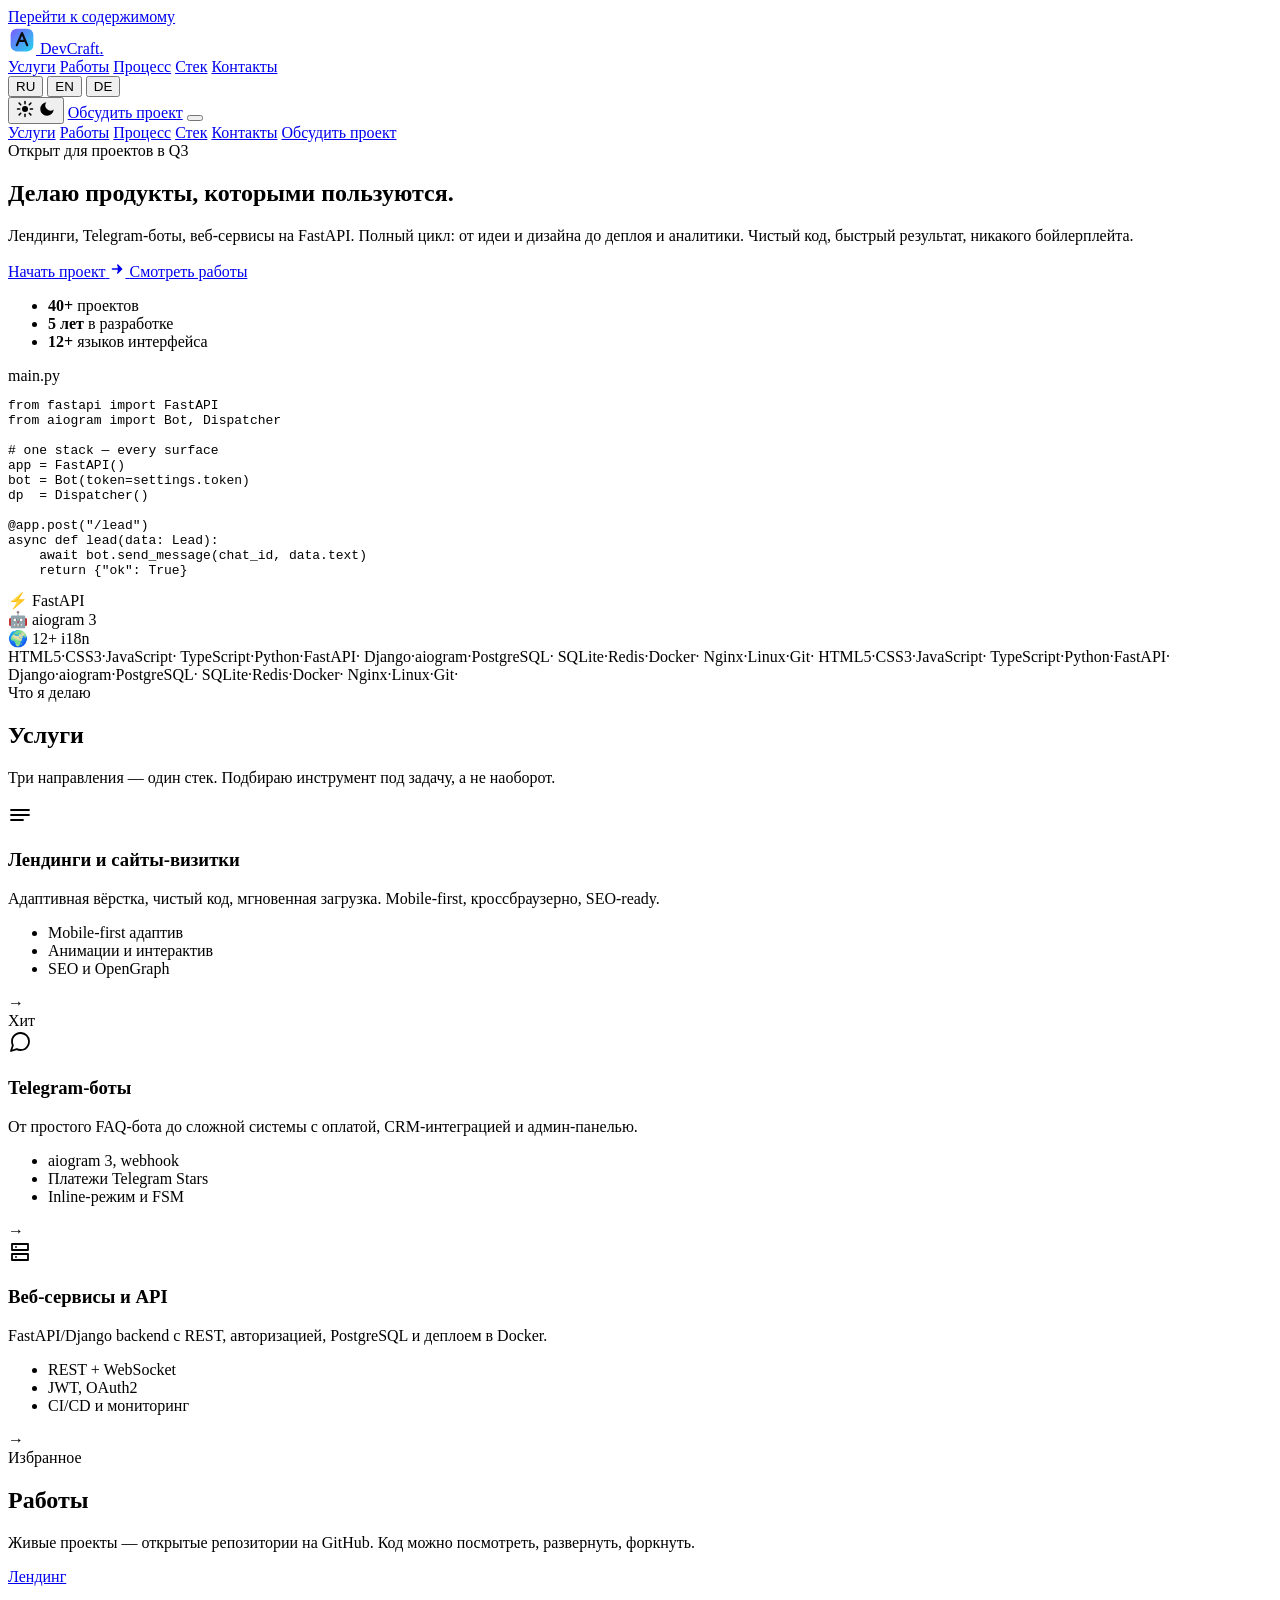
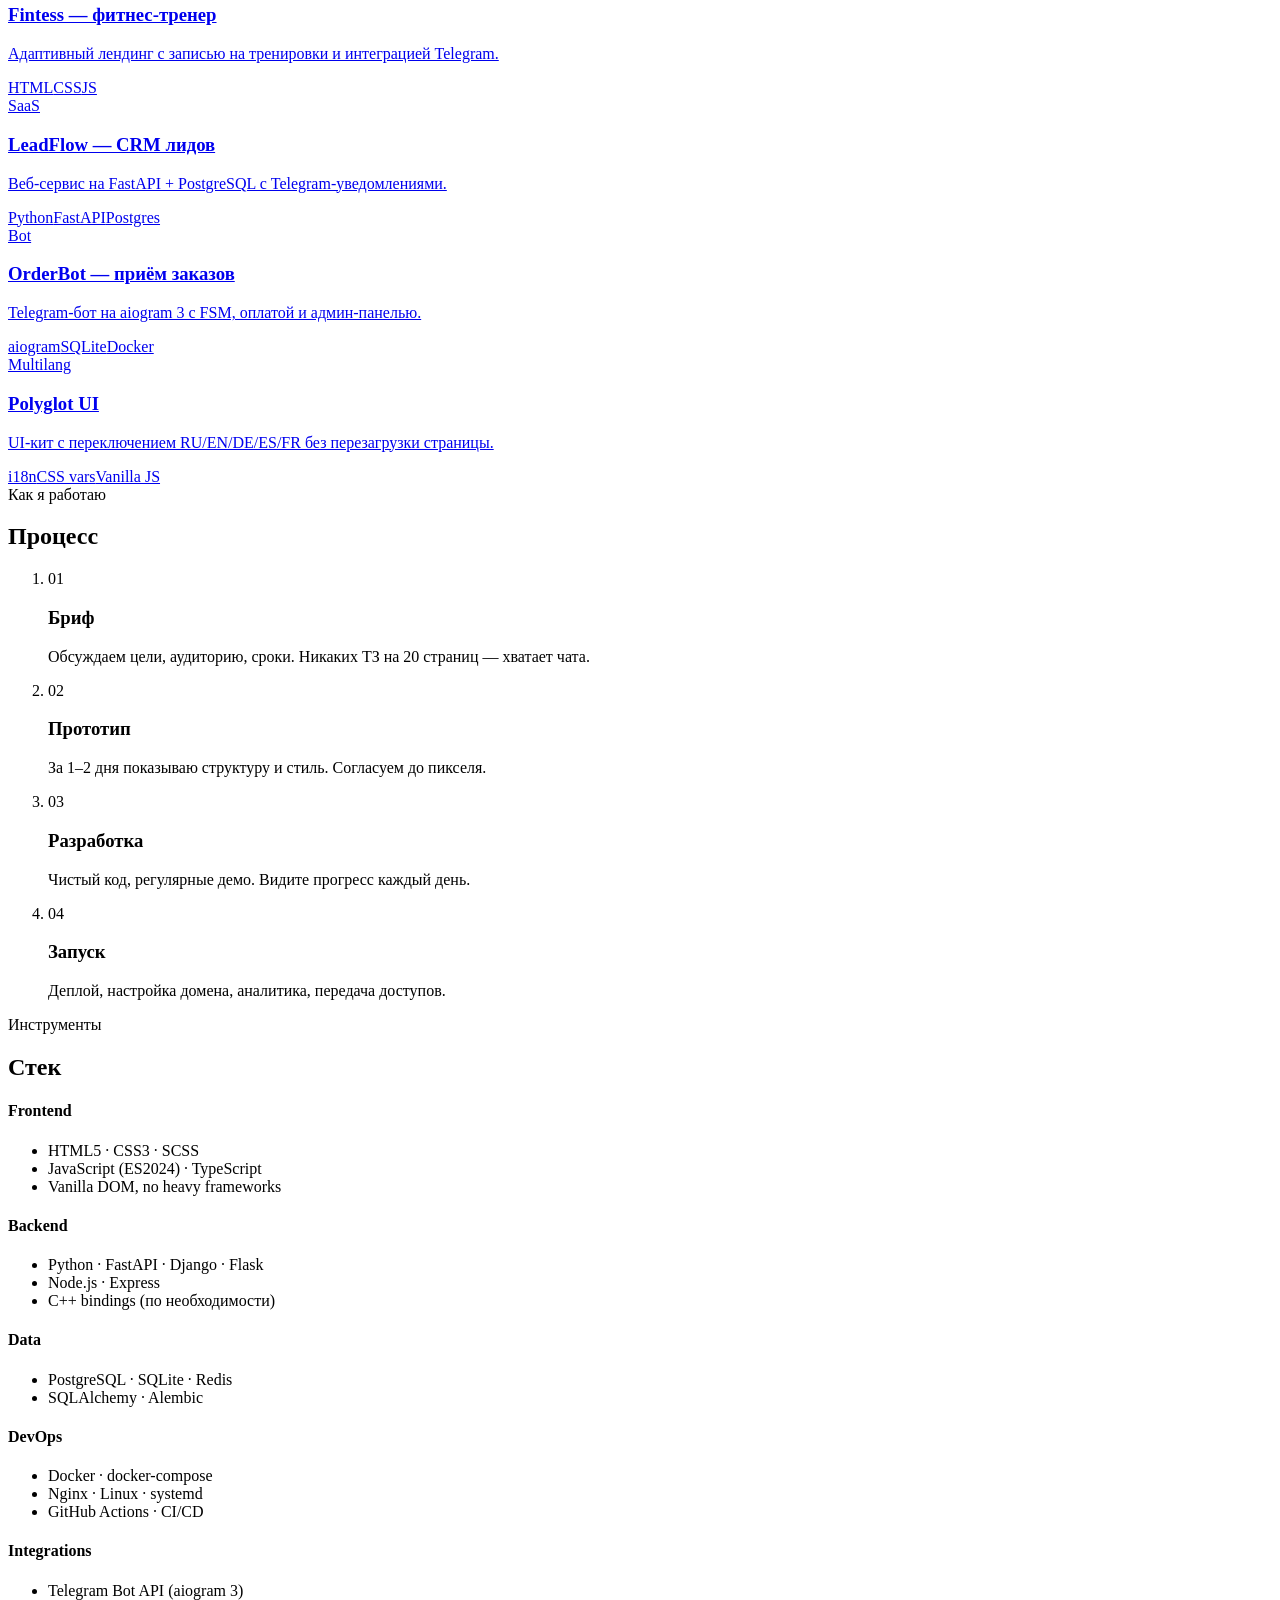
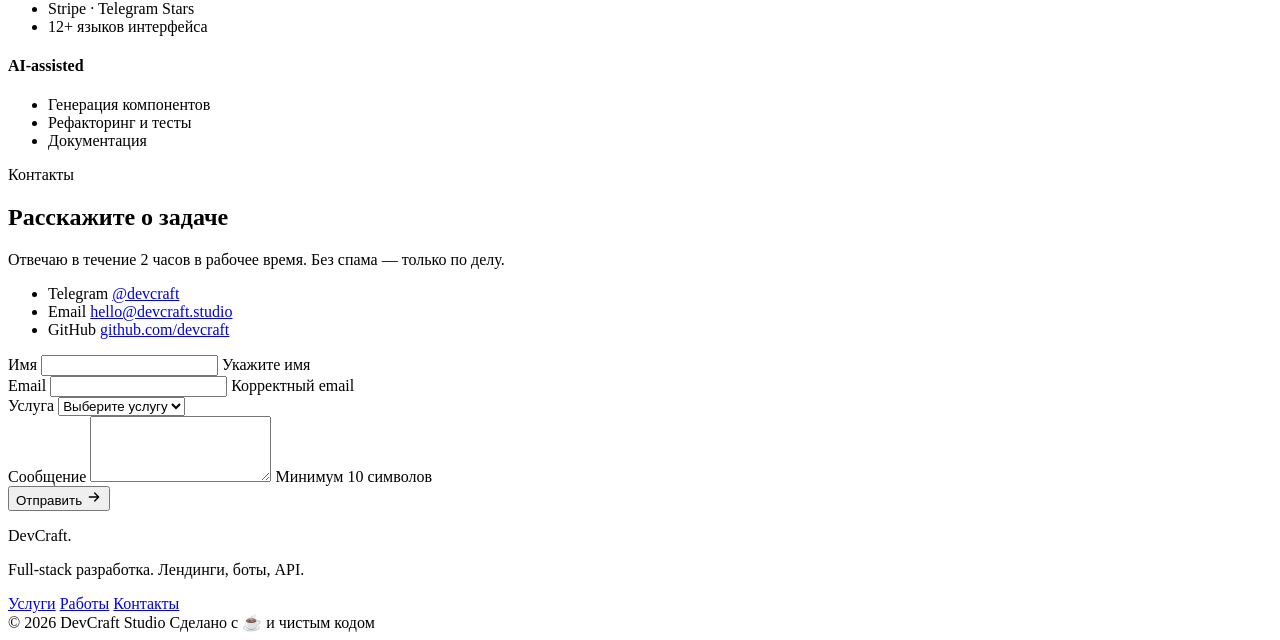
==== site/index.html @ 980f2c97 "feat: initial monorepo — site (HTML/CSS/JS), FastAPI backend, Telegram bot Production-ready full-sta" ====
<!doctype html>
<html lang="ru" data-theme="dark">
<head>
    <meta charset="utf-8">
    <meta name="viewport" content="width=device-width, initial-scale=1, viewport-fit=cover">
    <meta name="theme-color" content="#0b0d12">
    <meta name="description" content="DevCraft Studio — разработка лендингов, Telegram-ботов и веб-сервисов. Полный цикл: дизайн, backend, деплой." data-i18n-attr="description" data-i18n="meta.description">
    <meta name="keywords" content="лендинг, telegram bot, fastapi, fullstack, веб-разработка, адаптивный сайт, devcraft">
    <meta property="og:type" content="website">
    <meta property="og:title" content="DevCraft Studio — full-stack разработка">
    <meta property="og:description" content="Лендинги, боты и веб-сервисы. От идеи до деплоя.">
    <meta property="og:image" content="/assets/og-cover.svg">
    <meta name="twitter:card" content="summary_large_image">
    <link rel="icon" type="image/svg+xml" href="/assets/favicon.svg">
    <link rel="preconnect" href="https://fonts.googleapis.com">
    <link rel="preconnect" href="https://fonts.gstatic.com" crossorigin>
    <link href="https://fonts.googleapis.com/css2?family=Inter:wght@400;500;600;700;800&family=JetBrains+Mono:wght@400;600&display=swap" rel="stylesheet">
    <link rel="stylesheet" href="/css/style.css">
    <title data-i18n="meta.title">DevCraft Studio — full-stack разработка</title>
</head>
<body>
    <a class="skip-link" href="#main" data-i18n="nav.skip">Перейти к содержимому</a>

    <!-- ============ HEADER ============ -->
    <header class="site-header" id="site-header">
        <div class="container header-inner">
            <a class="brand" href="#top" aria-label="DevCraft Studio">
                <span class="brand-mark" aria-hidden="true">
                    <svg viewBox="0 0 32 32" width="28" height="28">
                        <defs>
                            <linearGradient id="lg" x1="0" y1="0" x2="1" y2="1">
                                <stop offset="0%" stop-color="#7c5cff"/>
                                <stop offset="100%" stop-color="#22d3ee"/>
                            </linearGradient>
                        </defs>
                        <rect x="3" y="3" width="26" height="26" rx="7" fill="url(#lg)"/>
                        <path d="M10 22 L16 8 L22 22 M12.5 17 H19.5" stroke="#0b0d12" stroke-width="2.4" stroke-linecap="round" stroke-linejoin="round" fill="none"/>
                    </svg>
                </span>
                <span class="brand-name">DevCraft<span class="brand-dot">.</span></span>
            </a>

            <nav class="nav-primary" aria-label="Primary">
                <a href="#services" data-i18n="nav.services">Услуги</a>
                <a href="#portfolio" data-i18n="nav.work">Работы</a>
                <a href="#process" data-i18n="nav.process">Процесс</a>
                <a href="#stack" data-i18n="nav.stack">Стек</a>
                <a href="#contact" data-i18n="nav.contact">Контакты</a>
            </nav>

            <div class="header-actions">
                <div class="lang-switch" role="group" aria-label="Language">
                    <button class="lang-btn is-active" data-lang="ru" aria-pressed="true">RU</button>
                    <button class="lang-btn" data-lang="en" aria-pressed="false">EN</button>
                    <button class="lang-btn" data-lang="de" aria-pressed="false">DE</button>
                </div>
                <button class="theme-toggle" id="theme-toggle" aria-label="Toggle theme">
                    <svg class="icon-sun" viewBox="0 0 24 24" width="18" height="18" aria-hidden="true">
                        <circle cx="12" cy="12" r="4" fill="currentColor"/>
                        <g stroke="currentColor" stroke-width="2" stroke-linecap="round">
                            <line x1="12" y1="2" x2="12" y2="5"/>
                            <line x1="12" y1="19" x2="12" y2="22"/>
                            <line x1="2" y1="12" x2="5" y2="12"/>
                            <line x1="19" y1="12" x2="22" y2="12"/>
                            <line x1="4.2" y1="4.2" x2="6.3" y2="6.3"/>
                            <line x1="17.7" y1="17.7" x2="19.8" y2="19.8"/>
                            <line x1="4.2" y1="19.8" x2="6.3" y2="17.7"/>
                            <line x1="17.7" y1="6.3" x2="19.8" y2="4.2"/>
                        </g>
                    </svg>
                    <svg class="icon-moon" viewBox="0 0 24 24" width="18" height="18" aria-hidden="true">
                        <path fill="currentColor" d="M21 12.79A9 9 0 1 1 11.21 3a7 7 0 0 0 9.79 9.79z"/>
                    </svg>
                </button>
                <a class="btn btn-primary btn-sm hide-mobile" href="#contact" data-i18n="nav.cta">Обсудить проект</a>
                <button class="burger" id="burger" aria-label="Menu" aria-expanded="false">
                    <span></span><span></span><span></span>
                </button>
            </div>
        </div>

        <nav class="mobile-nav" id="mobile-nav" aria-hidden="true">
            <a href="#services" data-i18n="nav.services">Услуги</a>
            <a href="#portfolio" data-i18n="nav.work">Работы</a>
            <a href="#process" data-i18n="nav.process">Процесс</a>
            <a href="#stack" data-i18n="nav.stack">Стек</a>
            <a href="#contact" data-i18n="nav.contact">Контакты</a>
            <a class="btn btn-primary" href="#contact" data-i18n="nav.cta">Обсудить проект</a>
        </nav>
    </header>

    <main id="main">
        <!-- ============ HERO ============ -->
        <section class="hero" id="top">
            <div class="hero-bg" aria-hidden="true">
                <div class="orb orb-1"></div>
                <div class="orb orb-2"></div>
                <div class="grid-overlay"></div>
            </div>
            <div class="container hero-inner">
                <div class="hero-copy">
                    <span class="eyebrow">
                        <span class="dot"></span>
                        <span data-i18n="hero.eyebrow">Открыт для проектов в Q3</span>
                    </span>
                    <h1 class="hero-title">
                        <span data-i18n="hero.title.1">Делаю продукты,</span>
                        <span class="gradient-text" data-i18n="hero.title.2">которыми пользуются.</span>
                    </h1>
                    <p class="hero-sub" data-i18n="hero.sub">
                        Лендинги, Telegram-боты, веб-сервисы на FastAPI. Полный цикл: от идеи и дизайна до деплоя и аналитики. Чистый код, быстрый результат, никакого бойлерплейта.
                    </p>
                    <div class="hero-actions">
                        <a class="btn btn-primary" href="#contact">
                            <span data-i18n="hero.cta.primary">Начать проект</span>
                            <svg viewBox="0 0 24 24" width="16" height="16" aria-hidden="true"><path fill="currentColor" d="M5 12h14m-6-6 6 6-6 6" stroke="currentColor" stroke-width="2" fill="none" stroke-linecap="round" stroke-linejoin="round"/></svg>
                        </a>
                        <a class="btn btn-ghost" href="#portfolio" data-i18n="hero.cta.secondary">Смотреть работы</a>
                    </div>
                    <ul class="hero-stats" role="list">
                        <li>
                            <strong>40+</strong>
                            <span data-i18n="hero.stats.1">проектов</span>
                        </li>
                        <li>
                            <strong>5 лет</strong>
                            <span data-i18n="hero.stats.2">в разработке</span>
                        </li>
                        <li>
                            <strong>12+</strong>
                            <span data-i18n="hero.stats.3">языков интерфейса</span>
                        </li>
                    </ul>
                </div>
                <div class="hero-visual" aria-hidden="true">
                    <div class="code-card">
                        <div class="code-head">
                            <span class="dot red"></span>
                            <span class="dot yellow"></span>
                            <span class="dot green"></span>
                            <span class="code-title">main.py</span>
                        </div>
                        <pre class="code-body"><code><span class="c-kw">from</span> <span class="c-mod">fastapi</span> <span class="c-kw">import</span> FastAPI
<span class="c-kw">from</span> <span class="c-mod">aiogram</span> <span class="c-kw">import</span> Bot, Dispatcher

<span class="c-cm"># one stack — every surface</span>
app <span class="c-op">=</span> <span class="c-fn">FastAPI</span>()
bot <span class="c-op">=</span> <span class="c-fn">Bot</span>(token<span class="c-op">=</span>settings.<span class="c-fn">token</span>)
dp  <span class="c-op">=</span> <span class="c-fn">Dispatcher</span>()

<span class="c-op">@</span>app.<span class="c-fn">post</span>(<span class="c-str">"/lead"</span>)
<span class="c-kw">async def</span> <span class="c-fn">lead</span>(data: Lead):
    <span class="c-kw">await</span> bot.<span class="c-fn">send_message</span>(chat_id, data.<span class="c-fn">text</span>)
    <span class="c-kw">return</span> {<span class="c-str">"ok"</span>: <span class="c-bool">True</span>}</code></pre>
                    </div>
                    <div class="float-tag tag-1">⚡ FastAPI</div>
                    <div class="float-tag tag-2">🤖 aiogram 3</div>
                    <div class="float-tag tag-3">🌍 12+ i18n</div>
                </div>
            </div>
            <div class="marquee" aria-hidden="true">
                <div class="marquee-track">
                    <span>HTML5</span><span>·</span><span>CSS3</span><span>·</span><span>JavaScript</span><span>·</span>
                    <span>TypeScript</span><span>·</span><span>Python</span><span>·</span><span>FastAPI</span><span>·</span>
                    <span>Django</span><span>·</span><span>aiogram</span><span>·</span><span>PostgreSQL</span><span>·</span>
                    <span>SQLite</span><span>·</span><span>Redis</span><span>·</span><span>Docker</span><span>·</span>
                    <span>Nginx</span><span>·</span><span>Linux</span><span>·</span><span>Git</span><span>·</span>
                    <span>HTML5</span><span>·</span><span>CSS3</span><span>·</span><span>JavaScript</span><span>·</span>
                    <span>TypeScript</span><span>·</span><span>Python</span><span>·</span><span>FastAPI</span><span>·</span>
                    <span>Django</span><span>·</span><span>aiogram</span><span>·</span><span>PostgreSQL</span><span>·</span>
                    <span>SQLite</span><span>·</span><span>Redis</span><span>·</span><span>Docker</span><span>·</span>
                    <span>Nginx</span><span>·</span><span>Linux</span><span>·</span><span>Git</span><span>·</span>
                </div>
            </div>
        </section>

        <!-- ============ SERVICES ============ -->
        <section class="section" id="services">
            <div class="container">
                <header class="section-head">
                    <span class="section-eyebrow" data-i18n="services.eyebrow">Что я делаю</span>
                    <h2 class="section-title" data-i18n="services.title">Услуги</h2>
                    <p class="section-lead" data-i18n="services.lead">Три направления — один стек. Подбираю инструмент под задачу, а не наоборот.</p>
                </header>
                <div class="cards-grid">
                    <article class="card">
                        <div class="card-icon">
                            <svg viewBox="0 0 24 24" width="24" height="24" aria-hidden="true">
                                <path fill="none" stroke="currentColor" stroke-width="1.8" stroke-linecap="round" stroke-linejoin="round" d="M3 7h18M3 12h18M3 17h12"/>
                            </svg>
                        </div>
                        <h3 data-i18n="services.1.title">Лендинги и сайты-визитки</h3>
                        <p data-i18n="services.1.text">Адаптивная вёрстка, чистый код, мгновенная загрузка. Mobile-first, кроссбраузерно, SEO-ready.</p>
                        <ul class="card-list">
                            <li data-i18n="services.1.f1">Mobile-first адаптив</li>
                            <li data-i18n="services.1.f2">Анимации и интерактив</li>
                            <li data-i18n="services.1.f3">SEO и OpenGraph</li>
                        </ul>
                        <span class="card-arrow" aria-hidden="true">→</span>
                    </article>

                    <article class="card card-featured">
                        <span class="badge" data-i18n="services.2.badge">Хит</span>
                        <div class="card-icon">
                            <svg viewBox="0 0 24 24" width="24" height="24" aria-hidden="true">
                                <path fill="none" stroke="currentColor" stroke-width="1.8" stroke-linecap="round" stroke-linejoin="round" d="M21 11.5a8.38 8.38 0 0 1-.9 3.8 8.5 8.5 0 0 1-7.6 4.7 8.38 8.38 0 0 1-3.8-.9L3 21l1.9-5.7a8.38 8.38 0 0 1-.9-3.8 8.5 8.5 0 0 1 4.7-7.6 8.38 8.38 0 0 1 3.8-.9h.5a8.48 8.48 0 0 1 8 8v.5z"/>
                            </svg>
                        </div>
                        <h3 data-i18n="services.2.title">Telegram-боты</h3>
                        <p data-i18n="services.2.text">От простого FAQ-бота до сложной системы с оплатой, CRM-интеграцией и админ-панелью.</p>
                        <ul class="card-list">
                            <li data-i18n="services.2.f1">aiogram 3, webhook</li>
                            <li data-i18n="services.2.f2">Платежи Telegram Stars</li>
                            <li data-i18n="services.2.f3">Inline-режим и FSM</li>
                        </ul>
                        <span class="card-arrow" aria-hidden="true">→</span>
                    </article>

                    <article class="card">
                        <div class="card-icon">
                            <svg viewBox="0 0 24 24" width="24" height="24" aria-hidden="true">
                                <path fill="none" stroke="currentColor" stroke-width="1.8" stroke-linecap="round" stroke-linejoin="round" d="M4 4h16v6H4zM4 14h16v6H4z M8 7h.01M8 17h.01"/>
                            </svg>
                        </div>
                        <h3 data-i18n="services.3.title">Веб-сервисы и API</h3>
                        <p data-i18n="services.3.text">FastAPI/Django backend с REST, авторизацией, PostgreSQL и деплоем в Docker.</p>
                        <ul class="card-list">
                            <li data-i18n="services.3.f1">REST + WebSocket</li>
                            <li data-i18n="services.3.f2">JWT, OAuth2</li>
                            <li data-i18n="services.3.f3">CI/CD и мониторинг</li>
                        </ul>
                        <span class="card-arrow" aria-hidden="true">→</span>
                    </article>
                </div>
            </div>
        </section>

        <!-- ============ PORTFOLIO ============ -->
        <section class="section section-alt" id="portfolio">
            <div class="container">
                <header class="section-head">
                    <span class="section-eyebrow" data-i18n="work.eyebrow">Избранное</span>
                    <h2 class="section-title" data-i18n="work.title">Работы</h2>
                    <p class="section-lead" data-i18n="work.lead">Живые проекты — открытые репозитории на GitHub. Код можно посмотреть, развернуть, форкнуть.</p>
                </header>
                <div class="work-grid">
                    <a class="work-card" href="https://github.com/" target="_blank" rel="noopener">
                        <div class="work-cover work-cover-1" aria-hidden="true"></div>
                        <div class="work-meta">
                            <span class="work-tag" data-i18n="work.1.tag">Лендинг</span>
                            <h3 data-i18n="work.1.title">Fintess — фитнес-тренер</h3>
                            <p data-i18n="work.1.text">Адаптивный лендинг с записью на тренировки и интеграцией Telegram.</p>
                            <div class="work-stack"><span>HTML</span><span>CSS</span><span>JS</span></div>
                        </div>
                    </a>
                    <a class="work-card" href="https://github.com/" target="_blank" rel="noopener">
                        <div class="work-cover work-cover-2" aria-hidden="true"></div>
                        <div class="work-meta">
                            <span class="work-tag" data-i18n="work.2.tag">SaaS</span>
                            <h3 data-i18n="work.2.title">LeadFlow — CRM лидов</h3>
                            <p data-i18n="work.2.text">Веб-сервис на FastAPI + PostgreSQL с Telegram-уведомлениями.</p>
                            <div class="work-stack"><span>Python</span><span>FastAPI</span><span>Postgres</span></div>
                        </div>
                    </a>
                    <a class="work-card" href="https://github.com/" target="_blank" rel="noopener">
                        <div class="work-cover work-cover-3" aria-hidden="true"></div>
                        <div class="work-meta">
                            <span class="work-tag" data-i18n="work.3.tag">Bot</span>
                            <h3 data-i18n="work.3.title">OrderBot — приём заказов</h3>
                            <p data-i18n="work.3.text">Telegram-бот на aiogram 3 с FSM, оплатой и админ-панелью.</p>
                            <div class="work-stack"><span>aiogram</span><span>SQLite</span><span>Docker</span></div>
                        </div>
                    </a>
                    <a class="work-card" href="https://github.com/" target="_blank" rel="noopener">
                        <div class="work-cover work-cover-4" aria-hidden="true"></div>
                        <div class="work-meta">
                            <span class="work-tag" data-i18n="work.4.tag">Multilang</span>
                            <h3 data-i18n="work.4.title">Polyglot UI</h3>
                            <p data-i18n="work.4.text">UI-кит с переключением RU/EN/DE/ES/FR без перезагрузки страницы.</p>
                            <div class="work-stack"><span>i18n</span><span>CSS vars</span><span>Vanilla JS</span></div>
                        </div>
                    </a>
                </div>
            </div>
        </section>

        <!-- ============ PROCESS ============ -->
        <section class="section" id="process">
            <div class="container">
                <header class="section-head">
                    <span class="section-eyebrow" data-i18n="process.eyebrow">Как я работаю</span>
                    <h2 class="section-title" data-i18n="process.title">Процесс</h2>
                </header>
                <ol class="steps" role="list">
                    <li class="step">
                        <span class="step-num">01</span>
                        <h3 data-i18n="process.1.title">Бриф</h3>
                        <p data-i18n="process.1.text">Обсуждаем цели, аудиторию, сроки. Никаких ТЗ на 20 страниц — хватает чата.</p>
                    </li>
                    <li class="step">
                        <span class="step-num">02</span>
                        <h3 data-i18n="process.2.title">Прототип</h3>
                        <p data-i18n="process.2.text">За 1–2 дня показываю структуру и стиль. Согласуем до пикселя.</p>
                    </li>
                    <li class="step">
                        <span class="step-num">03</span>
                        <h3 data-i18n="process.3.title">Разработка</h3>
                        <p data-i18n="process.3.text">Чистый код, регулярные демо. Видите прогресс каждый день.</p>
                    </li>
                    <li class="step">
                        <span class="step-num">04</span>
                        <h3 data-i18n="process.4.title">Запуск</h3>
                        <p data-i18n="process.4.text">Деплой, настройка домена, аналитика, передача доступов.</p>
                    </li>
                </ol>
            </div>
        </section>

        <!-- ============ STACK ============ -->
        <section class="section section-alt" id="stack">
            <div class="container">
                <header class="section-head">
                    <span class="section-eyebrow" data-i18n="stack.eyebrow">Инструменты</span>
                    <h2 class="section-title" data-i18n="stack.title">Стек</h2>
                </header>
                <div class="stack-grid">
                    <div class="stack-group">
                        <h4 data-i18n="stack.frontend">Frontend</h4>
                        <ul>
                            <li>HTML5 · CSS3 · SCSS</li>
                            <li>JavaScript (ES2024) · TypeScript</li>
                            <li>Vanilla DOM, no heavy frameworks</li>
                        </ul>
                    </div>
                    <div class="stack-group">
                        <h4 data-i18n="stack.backend">Backend</h4>
                        <ul>
                            <li>Python · FastAPI · Django · Flask</li>
                            <li>Node.js · Express</li>
                            <li>C++ bindings (по необходимости)</li>
                        </ul>
                    </div>
                    <div class="stack-group">
                        <h4 data-i18n="stack.data">Data</h4>
                        <ul>
                            <li>PostgreSQL · SQLite · Redis</li>
                            <li>SQLAlchemy · Alembic</li>
                        </ul>
                    </div>
                    <div class="stack-group">
                        <h4 data-i18n="stack.devops">DevOps</h4>
                        <ul>
                            <li>Docker · docker-compose</li>
                            <li>Nginx · Linux · systemd</li>
                            <li>GitHub Actions · CI/CD</li>
                        </ul>
                    </div>
                    <div class="stack-group">
                        <h4 data-i18n="stack.integrations">Integrations</h4>
                        <ul>
                            <li>Telegram Bot API (aiogram 3)</li>
                            <li>Stripe · Telegram Stars</li>
                            <li>12+ языков интерфейса</li>
                        </ul>
                    </div>
                    <div class="stack-group">
                        <h4 data-i18n="stack.ai">AI-assisted</h4>
                        <ul>
                            <li>Генерация компонентов</li>
                            <li>Рефакторинг и тесты</li>
                            <li>Документация</li>
                        </ul>
                    </div>
                </div>
            </div>
        </section>

        <!-- ============ CONTACT ============ -->
        <section class="section" id="contact">
            <div class="container contact-inner">
                <div class="contact-copy">
                    <span class="section-eyebrow" data-i18n="contact.eyebrow">Контакты</span>
                    <h2 class="section-title" data-i18n="contact.title">Расскажите о задаче</h2>
                    <p class="section-lead" data-i18n="contact.lead">Отвечаю в течение 2 часов в рабочее время. Без спама — только по делу.</p>

                    <ul class="contact-channels">
                        <li>
                            <span class="ch-label" data-i18n="contact.ch1.label">Telegram</span>
                            <a href="https://t.me/" target="_blank" rel="noopener">@devcraft</a>
                        </li>
                        <li>
                            <span class="ch-label" data-i18n="contact.ch2.label">Email</span>
                            <a href="mailto:hello@devcraft.studio">hello@devcraft.studio</a>
                        </li>
                        <li>
                            <span class="ch-label" data-i18n="contact.ch3.label">GitHub</span>
                            <a href="https://github.com/" target="_blank" rel="noopener">github.com/devcraft</a>
                        </li>
                    </ul>
                </div>

                <form class="contact-form" id="lead-form" novalidate>
                    <div class="field">
                        <label for="name" data-i18n="form.name">Имя</label>
                        <input id="name" name="name" type="text" required autocomplete="name" minlength="2">
                        <span class="field-error" data-i18n="form.err.name">Укажите имя</span>
                    </div>
                    <div class="field">
                        <label for="email" data-i18n="form.email">Email</label>
                        <input id="email" name="email" type="email" required autocomplete="email">
                        <span class="field-error" data-i18n="form.err.email">Корректный email</span>
                    </div>
                    <div class="field">
                        <label for="service" data-i18n="form.service">Услуга</label>
                        <select id="service" name="service" required>
                            <option value="" data-i18n="form.serviceOption.placeholder">Выберите услугу</option>
                            <option value="landing" data-i18n="form.serviceOption.landing">Лендинг</option>
                            <option value="bot" data-i18n="form.serviceOption.bot">Telegram-бот</option>
                            <option value="api" data-i18n="form.serviceOption.api">Веб-сервис / API</option>
                            <option value="other" data-i18n="form.serviceOption.other">Другое</option>
                        </select>
                    </div>
                    <div class="field">
                        <label for="message" data-i18n="form.message">Сообщение</label>
                        <textarea id="message" name="message" rows="4" required minlength="10"></textarea>
                        <span class="field-error" data-i18n="form.err.message">Минимум 10 символов</span>
                    </div>
                    <button class="btn btn-primary btn-block" type="submit" id="submit-btn">
                        <span data-i18n="form.submit">Отправить</span>
                        <svg viewBox="0 0 24 24" width="16" height="16" aria-hidden="true"><path fill="none" stroke="currentColor" stroke-width="2" stroke-linecap="round" stroke-linejoin="round" d="M5 12h14m-6-6 6 6-6 6"/></svg>
                    </button>
                    <p class="form-status" id="form-status" role="status" aria-live="polite"></p>
                </form>
            </div>
        </section>
    </main>

    <!-- ============ FOOTER ============ -->
    <footer class="site-footer">
        <div class="container footer-inner">
            <div class="footer-brand">
                <span class="brand-name">DevCraft<span class="brand-dot">.</span></span>
                <p data-i18n="footer.tagline">Full-stack разработка. Лендинги, боты, API.</p>
            </div>
            <div class="footer-links">
                <a href="#services" data-i18n="nav.services">Услуги</a>
                <a href="#portfolio" data-i18n="nav.work">Работы</a>
                <a href="#contact" data-i18n="nav.contact">Контакты</a>
            </div>
            <div class="footer-meta">
                <span>© <span id="year">2026</span> DevCraft Studio</span>
                <span data-i18n="footer.made">Сделано с ☕ и чистым кодом</span>
            </div>
        </div>
    </footer>

    <script type="module" src="/js/app.js"></script>
</body>
</html>
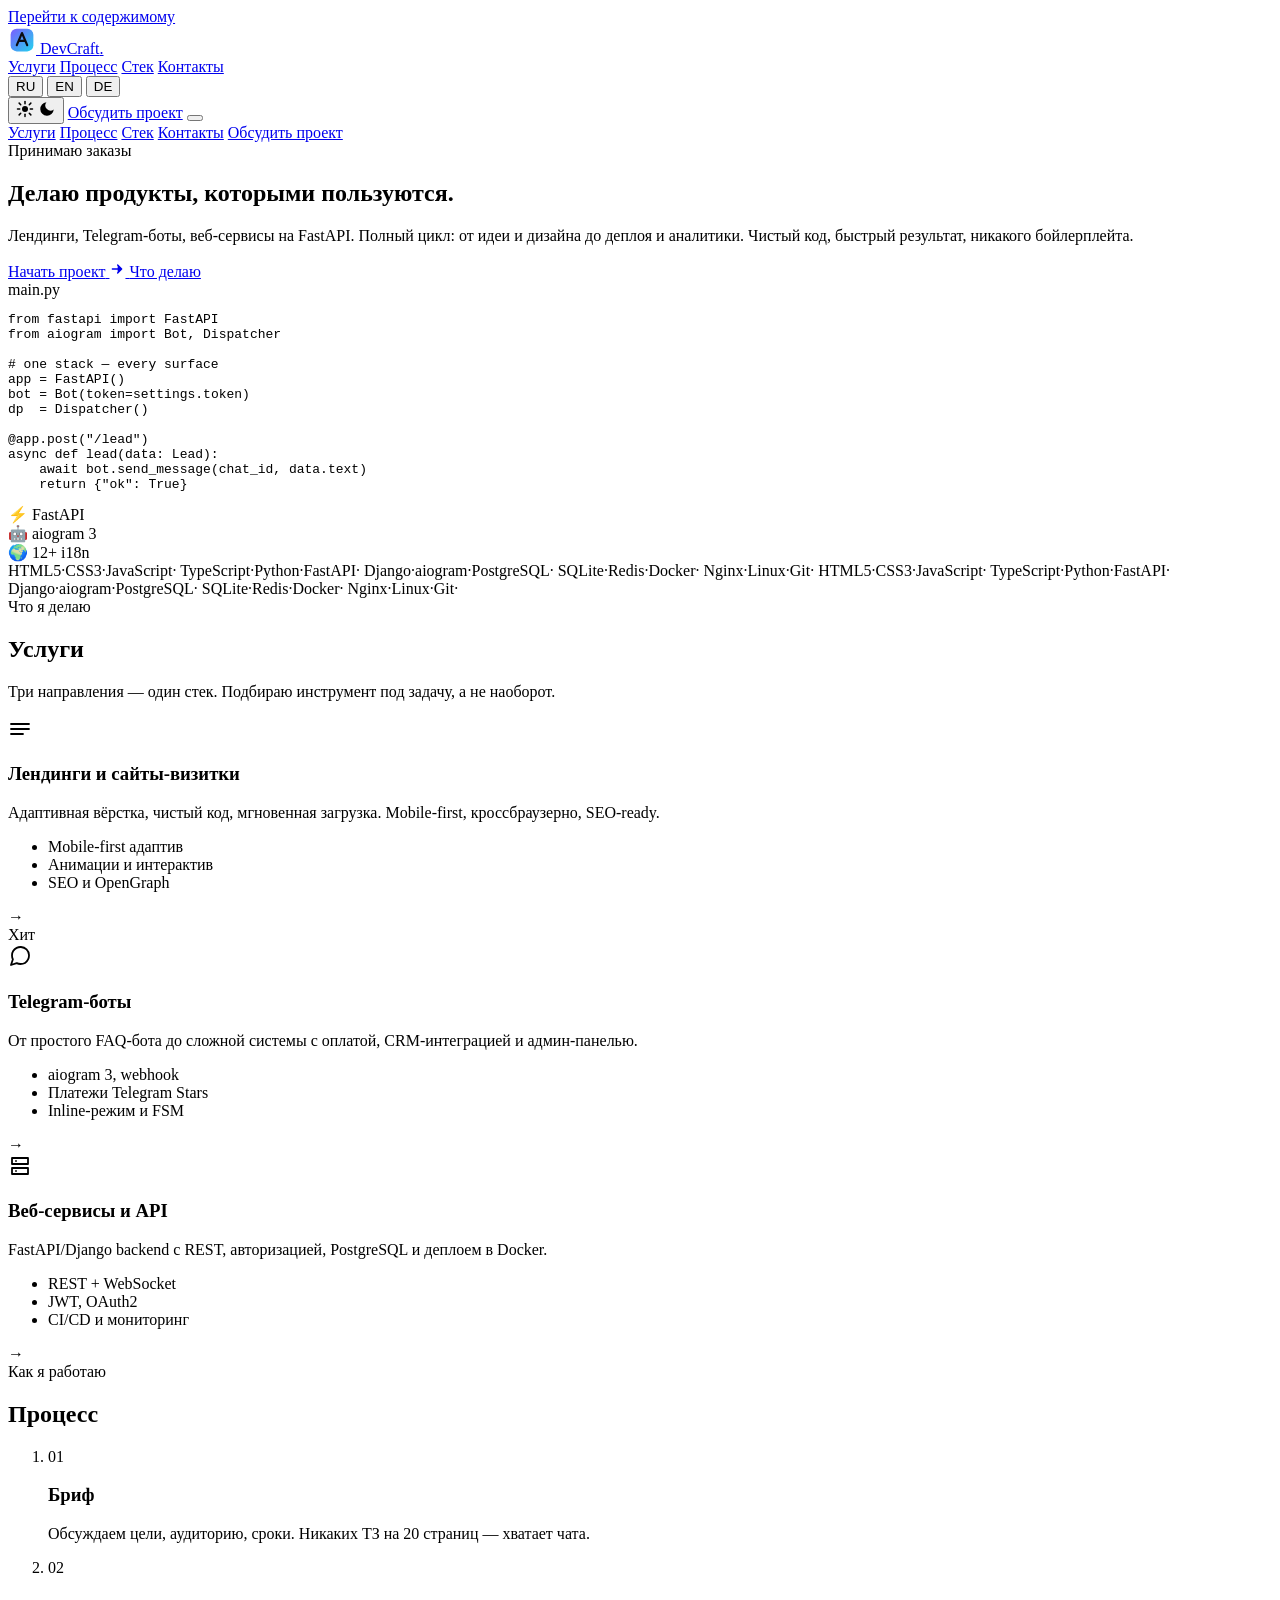
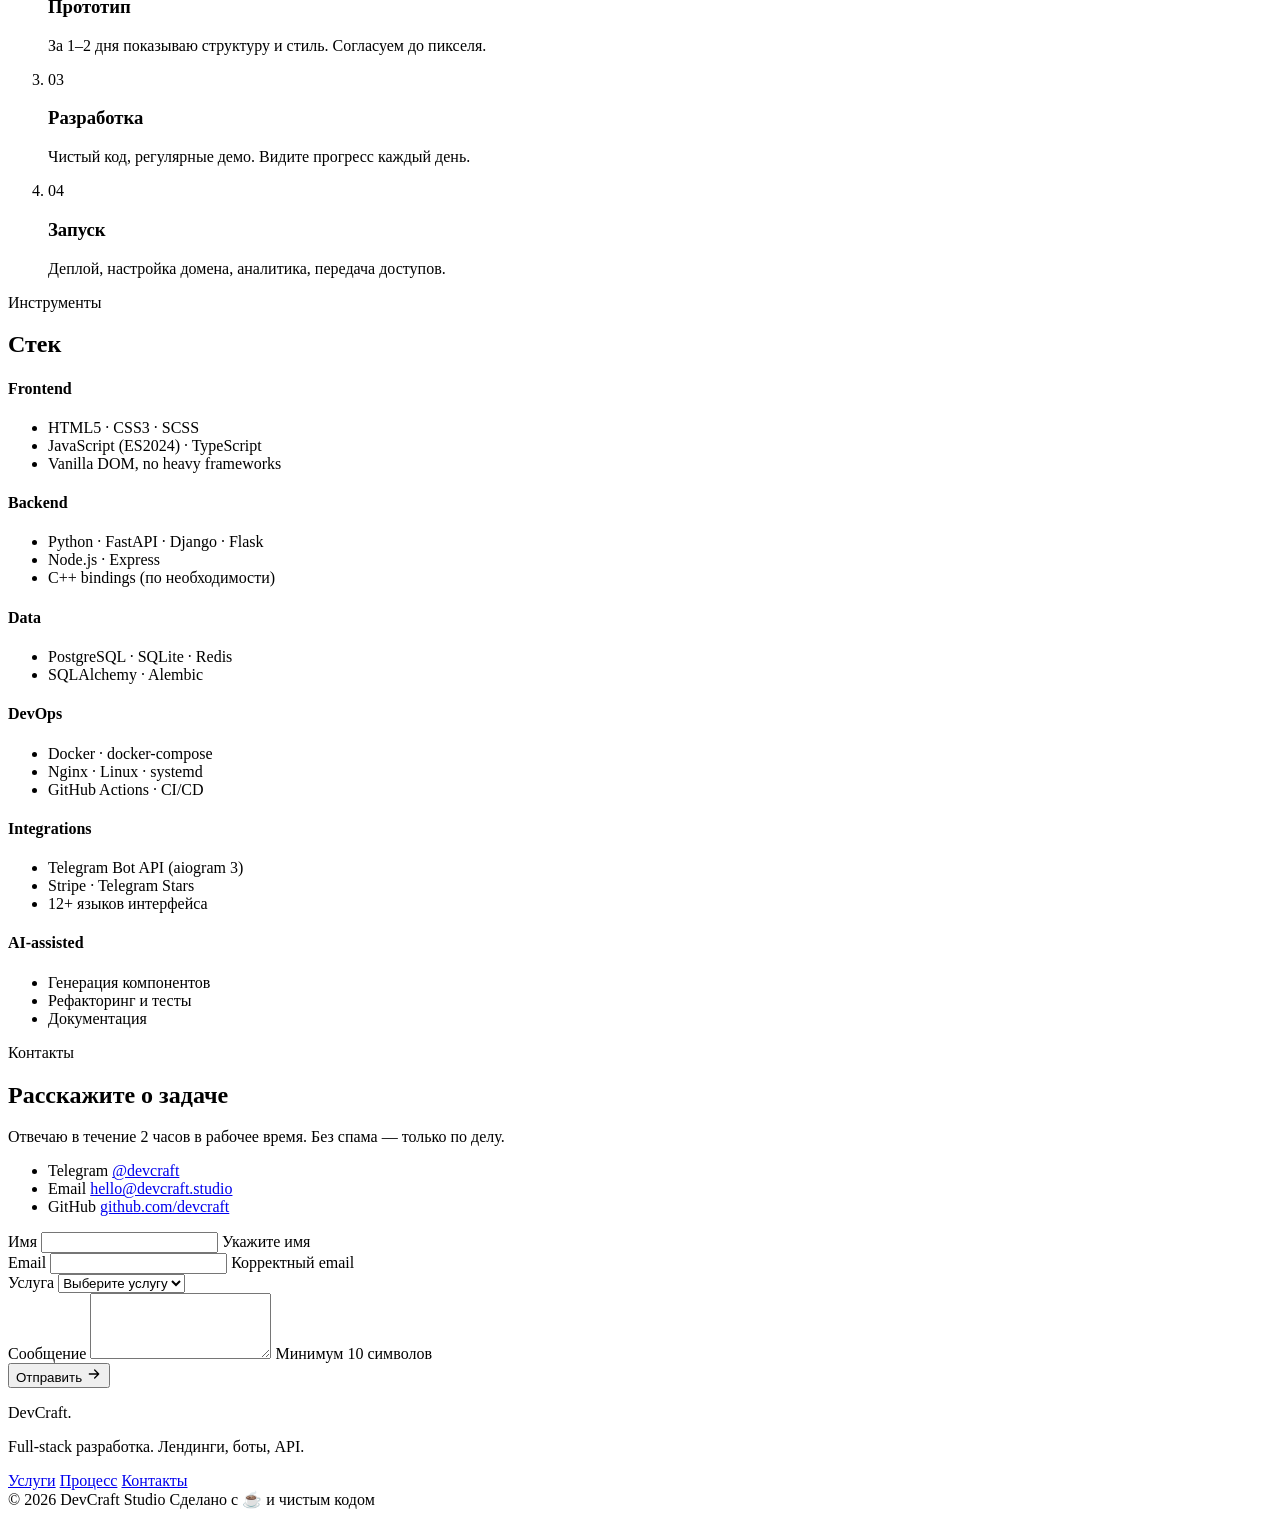
==== commit 46f59824: "fix(site): remove inflated stats and fake portfolio * remove '40+ projects / 5 years / 12+ languages" ====
--- a/site/index.html
+++ b/site/index.html
@@ -42,7 +42,6 @@
 
             <nav class="nav-primary" aria-label="Primary">
                 <a href="#services" data-i18n="nav.services">Услуги</a>
-                <a href="#portfolio" data-i18n="nav.work">Работы</a>
                 <a href="#process" data-i18n="nav.process">Процесс</a>
                 <a href="#stack" data-i18n="nav.stack">Стек</a>
                 <a href="#contact" data-i18n="nav.contact">Контакты</a>
@@ -81,7 +80,6 @@
 
         <nav class="mobile-nav" id="mobile-nav" aria-hidden="true">
             <a href="#services" data-i18n="nav.services">Услуги</a>
-            <a href="#portfolio" data-i18n="nav.work">Работы</a>
             <a href="#process" data-i18n="nav.process">Процесс</a>
             <a href="#stack" data-i18n="nav.stack">Стек</a>
             <a href="#contact" data-i18n="nav.contact">Контакты</a>
@@ -101,7 +99,7 @@
                 <div class="hero-copy">
                     <span class="eyebrow">
                         <span class="dot"></span>
-                        <span data-i18n="hero.eyebrow">Открыт для проектов в Q3</span>
+                        <span data-i18n="hero.eyebrow">Принимаю заказы</span>
                     </span>
                     <h1 class="hero-title">
                         <span data-i18n="hero.title.1">Делаю продукты,</span>
@@ -115,22 +113,8 @@
                             <span data-i18n="hero.cta.primary">Начать проект</span>
                             <svg viewBox="0 0 24 24" width="16" height="16" aria-hidden="true"><path fill="currentColor" d="M5 12h14m-6-6 6 6-6 6" stroke="currentColor" stroke-width="2" fill="none" stroke-linecap="round" stroke-linejoin="round"/></svg>
                         </a>
-                        <a class="btn btn-ghost" href="#portfolio" data-i18n="hero.cta.secondary">Смотреть работы</a>
-                    </div>
-                    <ul class="hero-stats" role="list">
-                        <li>
-                            <strong>40+</strong>
-                            <span data-i18n="hero.stats.1">проектов</span>
-                        </li>
-                        <li>
-                            <strong>5 лет</strong>
-                            <span data-i18n="hero.stats.2">в разработке</span>
-                        </li>
-                        <li>
-                            <strong>12+</strong>
-                            <span data-i18n="hero.stats.3">языков интерфейса</span>
-                        </li>
-                    </ul>
+                        <a class="btn btn-ghost" href="#services" data-i18n="hero.cta.secondary">Что делаю</a>
+                    </div>
                 </div>
                 <div class="hero-visual" aria-hidden="true">
                     <div class="code-card">
@@ -231,55 +215,6 @@
                         </ul>
                         <span class="card-arrow" aria-hidden="true">→</span>
                     </article>
-                </div>
-            </div>
-        </section>
-
-        <!-- ============ PORTFOLIO ============ -->
-        <section class="section section-alt" id="portfolio">
-            <div class="container">
-                <header class="section-head">
-                    <span class="section-eyebrow" data-i18n="work.eyebrow">Избранное</span>
-                    <h2 class="section-title" data-i18n="work.title">Работы</h2>
-                    <p class="section-lead" data-i18n="work.lead">Живые проекты — открытые репозитории на GitHub. Код можно посмотреть, развернуть, форкнуть.</p>
-                </header>
-                <div class="work-grid">
-                    <a class="work-card" href="https://github.com/" target="_blank" rel="noopener">
-                        <div class="work-cover work-cover-1" aria-hidden="true"></div>
-                        <div class="work-meta">
-                            <span class="work-tag" data-i18n="work.1.tag">Лендинг</span>
-                            <h3 data-i18n="work.1.title">Fintess — фитнес-тренер</h3>
-                            <p data-i18n="work.1.text">Адаптивный лендинг с записью на тренировки и интеграцией Telegram.</p>
-                            <div class="work-stack"><span>HTML</span><span>CSS</span><span>JS</span></div>
-                        </div>
-                    </a>
-                    <a class="work-card" href="https://github.com/" target="_blank" rel="noopener">
-                        <div class="work-cover work-cover-2" aria-hidden="true"></div>
-                        <div class="work-meta">
-                            <span class="work-tag" data-i18n="work.2.tag">SaaS</span>
-                            <h3 data-i18n="work.2.title">LeadFlow — CRM лидов</h3>
-                            <p data-i18n="work.2.text">Веб-сервис на FastAPI + PostgreSQL с Telegram-уведомлениями.</p>
-                            <div class="work-stack"><span>Python</span><span>FastAPI</span><span>Postgres</span></div>
-                        </div>
-                    </a>
-                    <a class="work-card" href="https://github.com/" target="_blank" rel="noopener">
-                        <div class="work-cover work-cover-3" aria-hidden="true"></div>
-                        <div class="work-meta">
-                            <span class="work-tag" data-i18n="work.3.tag">Bot</span>
-                            <h3 data-i18n="work.3.title">OrderBot — приём заказов</h3>
-                            <p data-i18n="work.3.text">Telegram-бот на aiogram 3 с FSM, оплатой и админ-панелью.</p>
-                            <div class="work-stack"><span>aiogram</span><span>SQLite</span><span>Docker</span></div>
-                        </div>
-                    </a>
-                    <a class="work-card" href="https://github.com/" target="_blank" rel="noopener">
-                        <div class="work-cover work-cover-4" aria-hidden="true"></div>
-                        <div class="work-meta">
-                            <span class="work-tag" data-i18n="work.4.tag">Multilang</span>
-                            <h3 data-i18n="work.4.title">Polyglot UI</h3>
-                            <p data-i18n="work.4.text">UI-кит с переключением RU/EN/DE/ES/FR без перезагрузки страницы.</p>
-                            <div class="work-stack"><span>i18n</span><span>CSS vars</span><span>Vanilla JS</span></div>
-                        </div>
-                    </a>
                 </div>
             </div>
         </section>
@@ -444,7 +379,7 @@
             </div>
             <div class="footer-links">
                 <a href="#services" data-i18n="nav.services">Услуги</a>
-                <a href="#portfolio" data-i18n="nav.work">Работы</a>
+                <a href="#process" data-i18n="nav.process">Процесс</a>
                 <a href="#contact" data-i18n="nav.contact">Контакты</a>
             </div>
             <div class="footer-meta">
